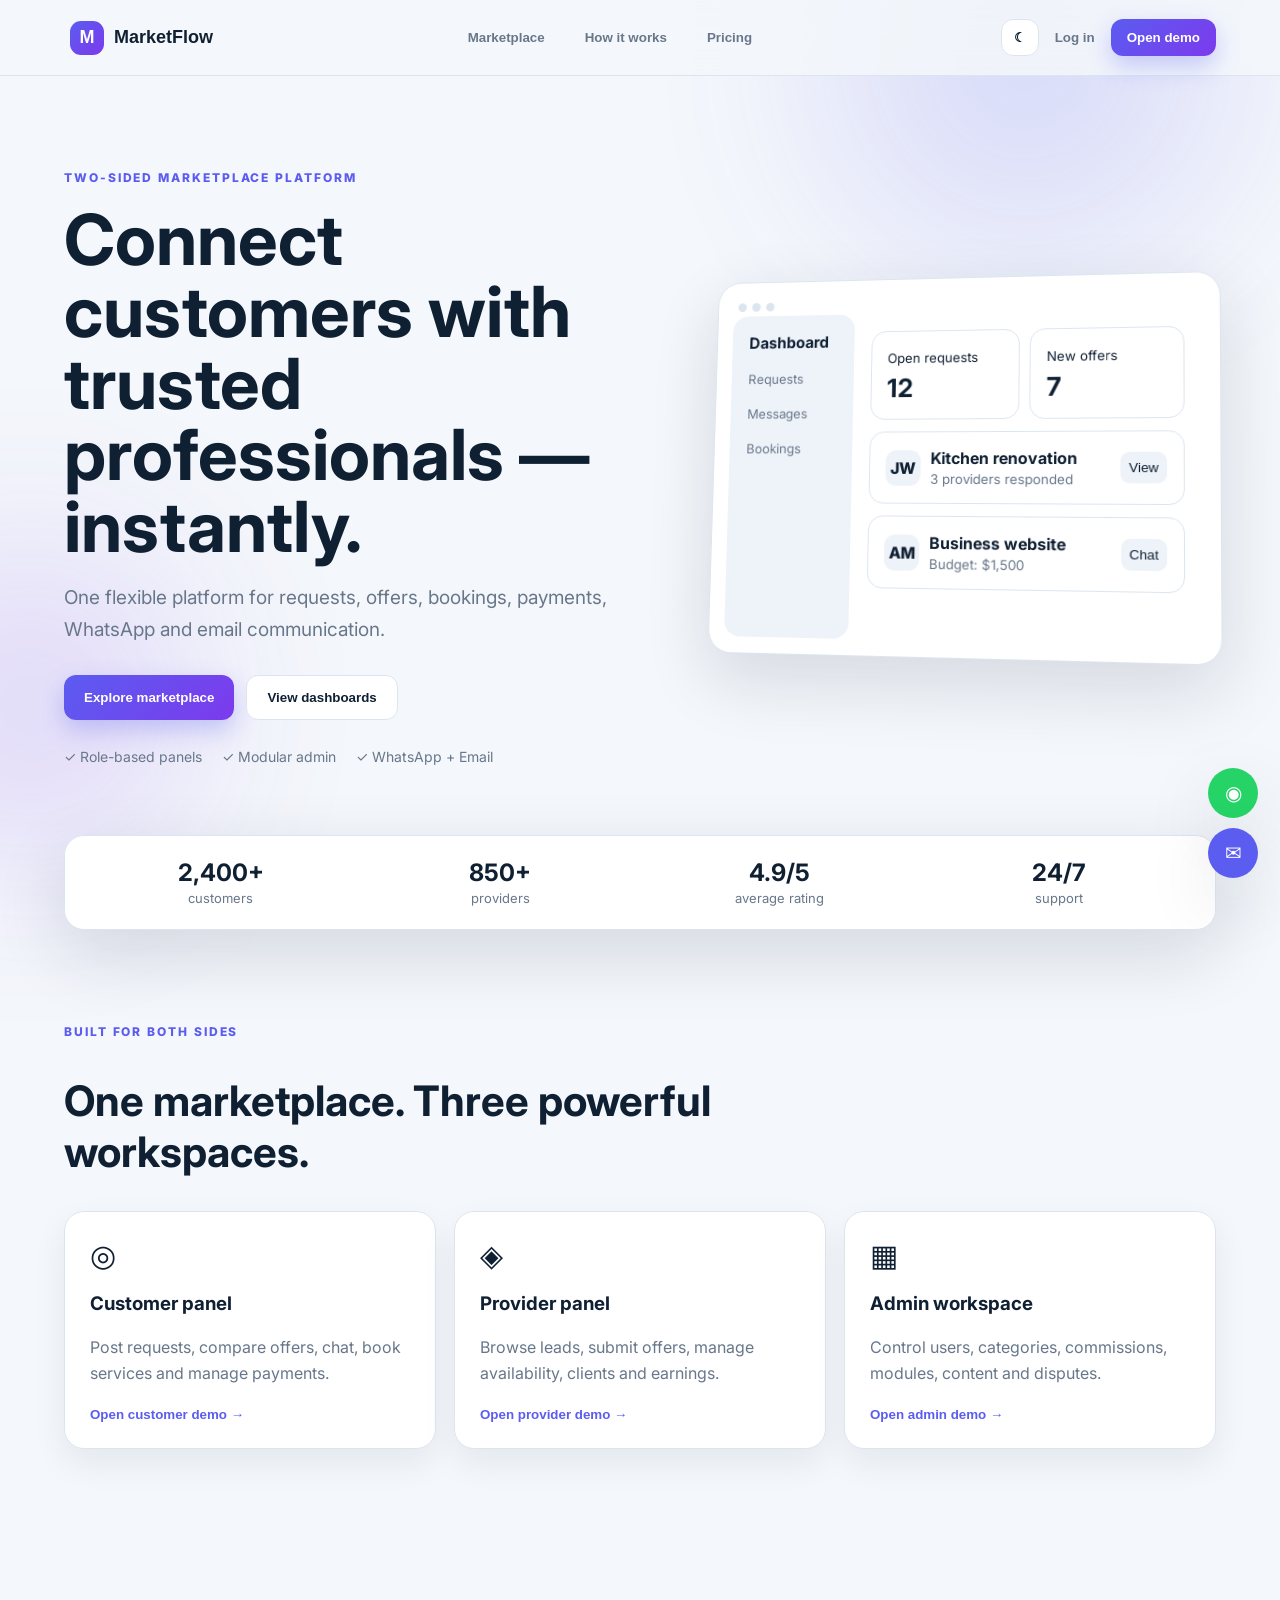
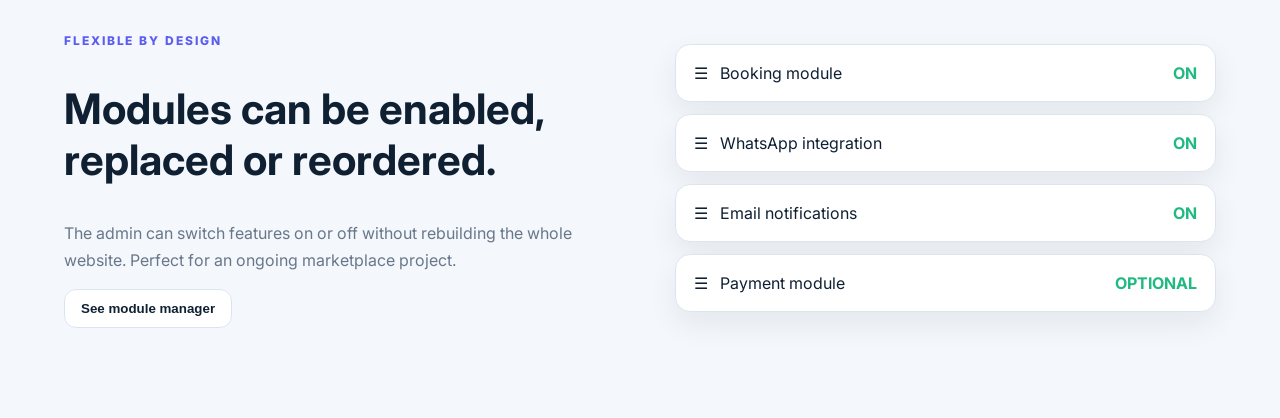
==== index.html @ a3ec6bba "Publish MarketFlow" ====
<!doctype html>
<html lang="en">
<head>
  <meta charset="utf-8" />
  <meta name="viewport" content="width=device-width, initial-scale=1" />
  <title>MarketFlow — Two-Sided Marketplace Demo</title>
  <link rel="preconnect" href="https://fonts.googleapis.com">
  <link rel="preconnect" href="https://fonts.gstatic.com" crossorigin>
  <link href="https://fonts.googleapis.com/css2?family=Inter:wght@400;500;600;700;800&display=swap" rel="stylesheet">
  <link rel="stylesheet" href="styles.css" />
</head>
<body>
  <div class="ambient a1"></div><div class="ambient a2"></div>
  <header class="topbar">
    <button class="brand" data-view="home"><span class="brand-mark">M</span><span>MarketFlow</span></button>
    <nav class="desktop-nav">
      <button data-view="marketplace">Marketplace</button>
      <button data-view="how">How it works</button>
      <button data-view="pricing">Pricing</button>
    </nav>
    <div class="top-actions">
      <button id="themeToggle" class="icon-btn" aria-label="Toggle theme">☾</button>
      <button class="ghost" data-action="login">Log in</button>
      <button class="primary" data-view="dashboard">Open demo</button>
    </div>
  </header>

  <main id="app"></main>

  <div class="contact-dock">
    <a href="https://wa.me/15551234567?text=Hi%20MarketFlow%2C%20I%20need%20help" target="_blank" class="dock-btn whatsapp" title="WhatsApp">◉</a>
    <a href="mailto:hello@marketflow.demo?subject=Marketplace%20Inquiry" class="dock-btn email" title="Email">✉</a>
  </div>

  <div id="modal" class="modal hidden" role="dialog" aria-modal="true">
    <div class="modal-card">
      <button class="modal-close" data-action="close-modal">×</button>
      <div id="modalContent"></div>
    </div>
  </div>

  <template id="homeTpl">
    <section class="hero shell">
      <div class="hero-copy">
        <span class="eyebrow">TWO-SIDED MARKETPLACE PLATFORM</span>
        <h1>Connect customers with trusted professionals — instantly.</h1>
        <p>One flexible platform for requests, offers, bookings, payments, WhatsApp and email communication.</p>
        <div class="hero-actions">
          <button class="primary large" data-view="marketplace">Explore marketplace</button>
          <button class="secondary large" data-view="dashboard">View dashboards</button>
        </div>
        <div class="proof-row">
          <span>✓ Role-based panels</span><span>✓ Modular admin</span><span>✓ WhatsApp + Email</span>
        </div>
      </div>
      <div class="hero-visual card-3d">
        <div class="mini-window">
          <div class="mini-top"><span></span><span></span><span></span></div>
          <div class="mini-grid">
            <aside><b>Dashboard</b><small>Requests</small><small>Messages</small><small>Bookings</small></aside>
            <div class="mini-main">
              <div class="metric-row"><div><small>Open requests</small><b>12</b></div><div><small>New offers</small><b>7</b></div></div>
              <div class="mini-card"><span class="avatar">JW</span><div><b>Kitchen renovation</b><small>3 providers responded</small></div><button>View</button></div>
              <div class="mini-card"><span class="avatar">AM</span><div><b>Business website</b><small>Budget: $1,500</small></div><button>Chat</button></div>
            </div>
          </div>
        </div>
      </div>
    </section>

    <section class="shell trust-strip">
      <div><b>2,400+</b><span>customers</span></div><div><b>850+</b><span>providers</span></div><div><b>4.9/5</b><span>average rating</span></div><div><b>24/7</b><span>support</span></div>
    </section>

    <section class="shell section">
      <div class="section-head"><span class="eyebrow">BUILT FOR BOTH SIDES</span><h2>One marketplace. Three powerful workspaces.</h2></div>
      <div class="role-grid">
        <article class="feature-card"><div class="icon">◎</div><h3>Customer panel</h3><p>Post requests, compare offers, chat, book services and manage payments.</p><button class="text-btn" data-role="customer" data-view="dashboard">Open customer demo →</button></article>
        <article class="feature-card"><div class="icon">◈</div><h3>Provider panel</h3><p>Browse leads, submit offers, manage availability, clients and earnings.</p><button class="text-btn" data-role="provider" data-view="dashboard">Open provider demo →</button></article>
        <article class="feature-card"><div class="icon">▦</div><h3>Admin workspace</h3><p>Control users, categories, commissions, modules, content and disputes.</p><button class="text-btn" data-role="admin" data-view="dashboard">Open admin demo →</button></article>
      </div>
    </section>

    <section class="shell section split-section">
      <div><span class="eyebrow">FLEXIBLE BY DESIGN</span><h2>Modules can be enabled, replaced or reordered.</h2><p>The admin can switch features on or off without rebuilding the whole website. Perfect for an ongoing marketplace project.</p><button class="secondary" data-role="admin" data-view="dashboard">See module manager</button></div>
      <div class="module-stack">
        <div draggable="true"><span>☰</span> Booking module <b>ON</b></div>
        <div draggable="true"><span>☰</span> WhatsApp integration <b>ON</b></div>
        <div draggable="true"><span>☰</span> Email notifications <b>ON</b></div>
        <div draggable="true"><span>☰</span> Payment module <b>OPTIONAL</b></div>
      </div>
    </section>
  </template>

  <template id="marketplaceTpl">
    <section class="page-hero shell"><span class="eyebrow">MARKETPLACE</span><h1>Find the right professional for any job.</h1><div class="searchbar"><input id="marketSearch" placeholder="Search services, e.g. web design"/><button class="primary" data-action="search-market">Search</button></div></section>
    <section class="shell market-layout">
      <aside class="filters panel">
        <h3>Filters</h3>
        <label>Category<select id="categoryFilter"><option>All categories</option><option>Web Development</option><option>Home Services</option><option>Marketing</option><option>Design</option></select></label>
        <label>Budget<select><option>Any budget</option><option>Under $500</option><option>$500–$2,000</option><option>$2,000+</option></select></label>
        <label class="check"><input type="checkbox"/> Verified providers only</label>
        <button class="secondary full" data-action="clear-filters">Clear filters</button>
      </aside>
      <div>
        <div class="market-head"><h2>Featured professionals</h2><span id="resultCount">6 results</span></div>
        <div id="providerGrid" class="provider-grid"></div>
      </div>
    </section>
  </template>

  <template id="dashboardTpl">
    <section class="dashboard-shell">
      <aside class="sidebar">
        <button class="brand side-brand" data-view="home"><span class="brand-mark">M</span><span>MarketFlow</span></button>
        <div class="role-switch">
          <button data-switch-role="customer">Customer</button><button data-switch-role="provider">Provider</button><button data-switch-role="admin">Admin</button>
        </div>
        <nav id="sideNav"></nav>
        <div class="side-support"><small>Need help?</small><b>Talk to support</b><div><a href="https://wa.me/15551234567" target="_blank">WhatsApp</a><a href="mailto:support@marketflow.demo">Email</a></div></div>
      </aside>
      <section class="dashboard-main">
        <div class="dash-top"><div><small id="roleLabel"></small><h1 id="dashTitle"></h1></div><div class="dash-actions"><button class="icon-btn">🔔</button><button class="avatar-btn">EL</button></div></div>
        <div id="dashContent"></div>
      </section>
    </section>
  </template>

  <template id="howTpl"><section class="page-hero shell"><span class="eyebrow">HOW IT WORKS</span><h1>A simple workflow for customers and providers.</h1></section><section class="shell steps"><article><span>01</span><h3>Post a request</h3><p>Customers describe what they need, their budget and preferred timing.</p></article><article><span>02</span><h3>Receive offers</h3><p>Qualified providers respond with price, timeline and a personal message.</p></article><article><span>03</span><h3>Chat and book</h3><p>Users communicate through the platform, WhatsApp or email and confirm the job.</p></article><article><span>04</span><h3>Complete and review</h3><p>Both sides manage delivery, payment and reviews from their own dashboard.</p></article></section></template>

  <template id="pricingTpl"><section class="page-hero shell"><span class="eyebrow">PRICING</span><h1>Flexible marketplace monetization.</h1></section><section class="shell pricing-grid"><article><h3>Starter</h3><h2>$0</h2><p>For testing the marketplace</p><ul><li>Basic profiles</li><li>Manual bookings</li><li>Email notifications</li></ul><button class="secondary full">Start free</button></article><article class="featured"><span class="pill">Most popular</span><h3>Growth</h3><h2>10%</h2><p>Commission per completed booking</p><ul><li>All user panels</li><li>WhatsApp integration</li><li>Admin modules</li><li>Analytics</li></ul><button class="primary full">Choose Growth</button></article><article><h3>Enterprise</h3><h2>Custom</h2><p>For larger marketplace businesses</p><ul><li>Custom modules</li><li>White label</li><li>Priority support</li></ul><button class="secondary full">Contact sales</button></article></section></template>

  <script src="app.js"></script>
</body>
</html>
---- styles.css ----
:root{--bg:#f4f7fb;--surface:#fff;--surface2:#eef3f9;--text:#102033;--muted:#68778a;--line:#dce5ef;--brand:#5b5cf0;--brand2:#7c3aed;--green:#20b982;--shadow:0 24px 70px rgba(20,38,65,.14)}
[data-theme="dark"]{--bg:#09111d;--surface:#101c2c;--surface2:#142338;--text:#f4f7fb;--muted:#9eacc0;--line:#26384e;--brand:#8b8cff;--brand2:#a970ff;--shadow:0 24px 70px rgba(0,0,0,.35)}
*{box-sizing:border-box}body{margin:0;font-family:Inter,sans-serif;background:var(--bg);color:var(--text);min-height:100vh;transition:.25s}.ambient{position:fixed;border-radius:999px;filter:blur(100px);opacity:.18;z-index:-1}.a1{width:380px;height:380px;background:var(--brand);top:-130px;right:5%}.a2{width:300px;height:300px;background:var(--brand2);bottom:5%;left:-120px}.topbar{height:76px;display:flex;align-items:center;justify-content:space-between;padding:0 5vw;border-bottom:1px solid var(--line);background:color-mix(in srgb,var(--bg) 86%,transparent);backdrop-filter:blur(18px);position:sticky;top:0;z-index:30}.brand{border:0;background:none;color:var(--text);font-weight:800;font-size:18px;display:flex;align-items:center;gap:10px;cursor:pointer}.brand-mark{width:34px;height:34px;border-radius:11px;display:grid;place-items:center;background:linear-gradient(135deg,var(--brand),var(--brand2));color:#fff}.desktop-nav{display:flex;gap:28px}.desktop-nav button,.ghost{border:0;background:none;color:var(--muted);font-weight:600;cursor:pointer}.top-actions{display:flex;align-items:center;gap:10px}.primary,.secondary,.icon-btn{border-radius:12px;padding:11px 16px;font-weight:700;cursor:pointer}.primary{border:0;background:linear-gradient(135deg,var(--brand),var(--brand2));color:white;box-shadow:0 10px 25px color-mix(in srgb,var(--brand) 30%,transparent)}.secondary{border:1px solid var(--line);background:var(--surface);color:var(--text)}.icon-btn{border:1px solid var(--line);background:var(--surface);color:var(--text);padding:10px 12px}.large{padding:14px 20px}.shell{width:min(1180px,90vw);margin:auto}.hero{padding:90px 0 70px;display:grid;grid-template-columns:1.05fr .95fr;align-items:center;gap:70px}.eyebrow{color:var(--brand);font-weight:800;font-size:12px;letter-spacing:.16em}.hero h1,.page-hero h1{font-size:clamp(42px,5.5vw,74px);line-height:1.02;margin:18px 0}.hero p{font-size:19px;color:var(--muted);line-height:1.7}.hero-actions{display:flex;gap:12px;margin:28px 0}.proof-row{display:flex;gap:20px;flex-wrap:wrap;color:var(--muted);font-size:14px}.card-3d{perspective:1200px}.mini-window{background:var(--surface);border:1px solid var(--line);border-radius:24px;padding:16px;box-shadow:var(--shadow);transform:rotateY(-9deg) rotateX(5deg);transition:.35s}.mini-window:hover{transform:rotateY(-2deg) rotateX(1deg) translateY(-6px)}.mini-top{display:flex;gap:6px;padding:5px}.mini-top span{width:9px;height:9px;border-radius:50%;background:var(--line)}.mini-grid{display:grid;grid-template-columns:130px 1fr;min-height:330px}.mini-grid aside{background:var(--surface2);border-radius:16px;padding:18px;display:flex;flex-direction:column;gap:20px}.mini-grid aside small{color:var(--muted)}.mini-main{padding:18px}.metric-row{display:grid;grid-template-columns:1fr 1fr;gap:10px}.metric-row div,.mini-card{padding:16px;border:1px solid var(--line);border-radius:15px}.metric-row b{display:block;font-size:26px;margin-top:6px}.mini-card{display:flex;align-items:center;gap:10px;margin-top:12px}.mini-card div{flex:1}.mini-card small{display:block;color:var(--muted);margin-top:3px}.mini-card button{border:0;background:var(--surface2);color:var(--text);border-radius:9px;padding:8px}.avatar{width:36px;height:36px;border-radius:11px;background:var(--surface2);display:grid;place-items:center;font-weight:800}.trust-strip{display:grid;grid-template-columns:repeat(4,1fr);gap:12px;padding:22px;background:var(--surface);border:1px solid var(--line);border-radius:20px;box-shadow:var(--shadow)}.trust-strip div{text-align:center}.trust-strip b{display:block;font-size:24px}.trust-strip span{color:var(--muted);font-size:13px}.section{padding:90px 0}.section-head{max-width:690px;margin-bottom:34px}.section h2,.page-hero h1{font-size:42px}.role-grid{display:grid;grid-template-columns:repeat(3,1fr);gap:18px}.feature-card,.panel,.pricing-grid article,.steps article{background:var(--surface);border:1px solid var(--line);border-radius:20px;padding:25px;box-shadow:0 14px 35px rgba(20,38,65,.07)}.feature-card .icon{font-size:30px}.feature-card p,.split-section p{color:var(--muted);line-height:1.65}.text-btn{border:0;background:none;color:var(--brand);font-weight:700;cursor:pointer;padding:0}.split-section{display:grid;grid-template-columns:1fr 1fr;gap:70px;align-items:center}.module-stack{display:grid;gap:12px}.module-stack div{background:var(--surface);border:1px solid var(--line);border-radius:15px;padding:18px;display:flex;gap:12px;box-shadow:0 12px 30px rgba(20,38,65,.07)}.module-stack div b{margin-left:auto;color:var(--green)}.page-hero{padding:70px 0 35px}.page-hero h1{max-width:850px}.searchbar{display:flex;max-width:700px;background:var(--surface);border:1px solid var(--line);padding:8px;border-radius:15px}.searchbar input{flex:1;border:0;background:transparent;padding:10px;color:var(--text);outline:0}.market-layout{display:grid;grid-template-columns:260px 1fr;gap:25px;padding-bottom:80px}.filters{height:max-content;display:grid;gap:18px}.filters label{display:grid;gap:8px;font-size:13px;font-weight:700}.filters select{padding:11px;border:1px solid var(--line);border-radius:10px;background:var(--surface2);color:var(--text)}.check{display:flex!important;align-items:center}.full{width:100%}.market-head{display:flex;justify-content:space-between;align-items:center}.market-head span{color:var(--muted)}.provider-grid{display:grid;grid-template-columns:repeat(2,1fr);gap:16px}.provider-card{background:var(--surface);border:1px solid var(--line);border-radius:18px;padding:20px;display:grid;gap:15px;transition:.25s}.provider-card:hover{transform:translateY(-4px);box-shadow:var(--shadow)}.provider-top{display:flex;gap:12px;align-items:center}.provider-avatar{width:52px;height:52px;border-radius:16px;background:linear-gradient(135deg,var(--brand),var(--brand2));color:#fff;display:grid;place-items:center;font-weight:800}.provider-card p,.provider-card small{color:var(--muted)}.tags{display:flex;gap:7px;flex-wrap:wrap}.tags span,.pill{background:var(--surface2);padding:6px 9px;border-radius:999px;font-size:12px}.card-actions{display:flex;gap:9px}.dashboard-shell{min-height:calc(100vh - 76px);display:grid;grid-template-columns:260px 1fr}.sidebar{background:var(--surface);border-right:1px solid var(--line);padding:24px;display:flex;flex-direction:column;gap:24px}.side-brand{margin-bottom:5px}.role-switch{display:grid;grid-template-columns:repeat(3,1fr);background:var(--surface2);padding:4px;border-radius:11px}.role-switch button{font-size:11px;border:0;background:transparent;color:var(--muted);padding:9px 4px;border-radius:8px;cursor:pointer}.role-switch button.active{background:var(--surface);color:var(--text);box-shadow:0 4px 10px rgba(0,0,0,.08)}#sideNav{display:grid;gap:6px}#sideNav button{border:0;background:none;color:var(--muted);padding:12px;text-align:left;border-radius:10px;cursor:pointer}#sideNav button.active,#sideNav button:hover{background:var(--surface2);color:var(--text)}.side-support{margin-top:auto;padding:15px;background:var(--surface2);border-radius:14px}.side-support small,.side-support b{display:block}.side-support div{display:flex;gap:10px;margin-top:12px}.side-support a{color:var(--brand);font-size:12px}.dashboard-main{padding:34px}.dash-top{display:flex;justify-content:space-between;align-items:center;margin-bottom:25px}.dash-top small{color:var(--muted)}.dash-top h1{margin:5px 0}.dash-actions{display:flex;gap:9px}.avatar-btn{width:42px;height:42px;border:0;border-radius:13px;background:linear-gradient(135deg,var(--brand),var(--brand2));color:#fff;font-weight:800}.stats{display:grid;grid-template-columns:repeat(4,1fr);gap:15px}.stat-card,.dash-card{background:var(--surface);border:1px solid var(--line);border-radius:17px;padding:20px}.stat-card small{color:var(--muted)}.stat-card b{display:block;font-size:27px;margin-top:9px}.dash-grid{display:grid;grid-template-columns:1.4fr .8fr;gap:18px;margin-top:18px}.table{width:100%;border-collapse:collapse}.table th,.table td{text-align:left;padding:13px;border-bottom:1px solid var(--line);font-size:13px}.status{padding:6px 9px;border-radius:999px;background:var(--surface2);font-size:11px}.module-manager{display:grid;gap:10px}.module-row{display:flex;align-items:center;gap:12px;border:1px solid var(--line);padding:14px;border-radius:12px}.module-row span:nth-child(2){flex:1}.toggle{width:44px;height:24px;border-radius:999px;background:var(--line);padding:3px;cursor:pointer}.toggle::after{content:"";display:block;width:18px;height:18px;border-radius:50%;background:white;transition:.2s}.toggle.on{background:var(--green)}.toggle.on::after{transform:translateX(20px)}.steps{display:grid;grid-template-columns:repeat(4,1fr);gap:16px;padding-bottom:80px}.steps span{font-size:34px;color:var(--brand);font-weight:800}.pricing-grid{display:grid;grid-template-columns:repeat(3,1fr);gap:18px;padding-bottom:80px}.pricing-grid article.featured{border-color:var(--brand);transform:translateY(-10px)}.pricing-grid ul{padding-left:18px;color:var(--muted);line-height:2}.contact-dock{position:fixed;right:22px;bottom:22px;display:grid;gap:10px;z-index:25}.dock-btn{width:50px;height:50px;border-radius:50%;display:grid;place-items:center;color:#fff;text-decoration:none;box-shadow:var(--shadow);font-size:20px}.whatsapp{background:#25D366}.email{background:var(--brand)}.modal{position:fixed;inset:0;background:rgba(0,0,0,.5);display:grid;place-items:center;padding:20px;z-index:50}.hidden{display:none}.modal-card{width:min(560px,94vw);background:var(--surface);border-radius:20px;padding:28px;position:relative}.modal-close{position:absolute;right:15px;top:12px;border:0;background:none;color:var(--text);font-size:26px}.form-grid{display:grid;gap:13px}.form-grid input,.form-grid textarea,.form-grid select{padding:13px;border:1px solid var(--line);border-radius:10px;background:var(--surface2);color:var(--text)}
@media(max-width:900px){.desktop-nav{display:none}.hero,.split-section,.market-layout,.dashboard-shell{grid-template-columns:1fr}.hero{padding-top:55px}.hero-visual{order:-1}.role-grid,.steps,.pricing-grid{grid-template-columns:1fr 1fr}.sidebar{display:none}.stats{grid-template-columns:1fr 1fr}.dash-grid{grid-template-columns:1fr}.provider-grid{grid-template-columns:1fr}}
@media(max-width:600px){.topbar{padding:0 4vw}.top-actions .ghost{display:none}.hero h1,.page-hero h1{font-size:40px}.hero-actions{flex-direction:column}.trust-strip{grid-template-columns:1fr 1fr}.role-grid,.steps,.pricing-grid,.stats{grid-template-columns:1fr}.dashboard-main{padding:20px}.section{padding:60px 0}.mini-grid{grid-template-columns:1fr}.mini-grid aside{display:none}}
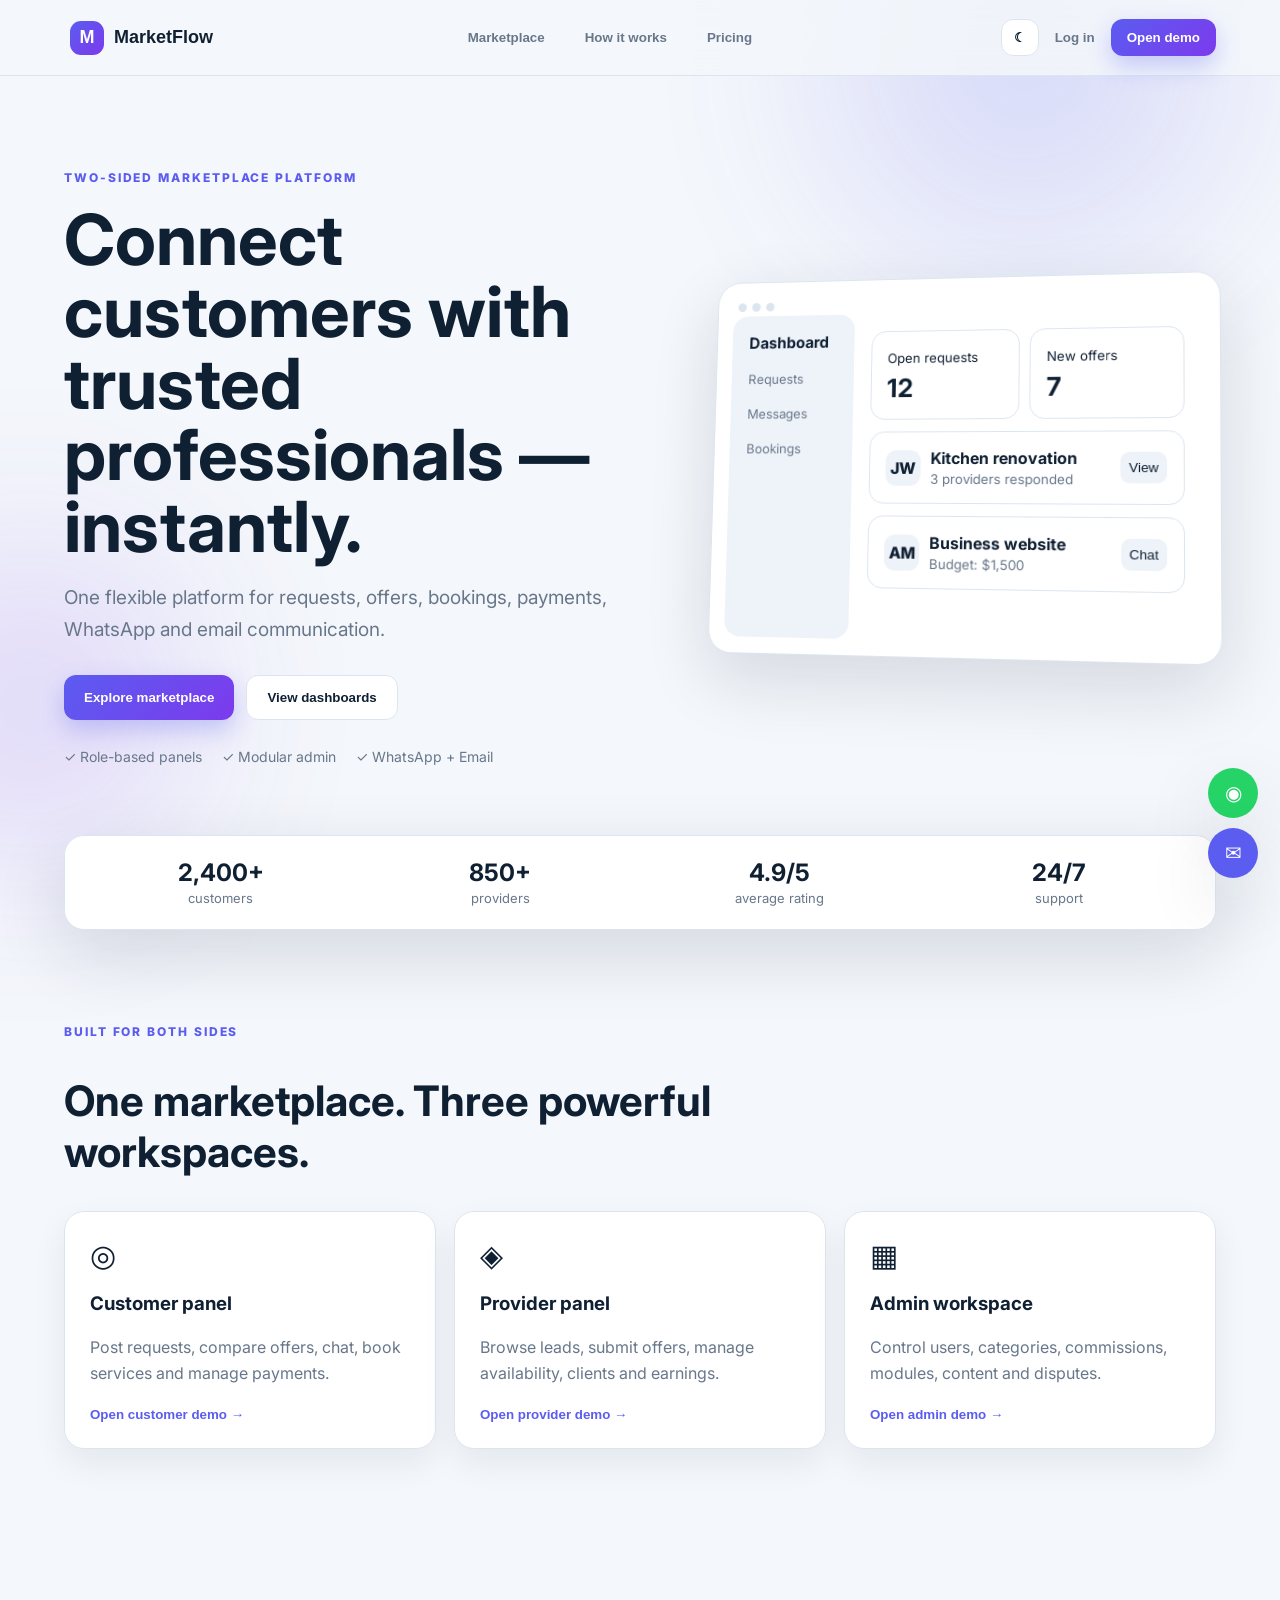
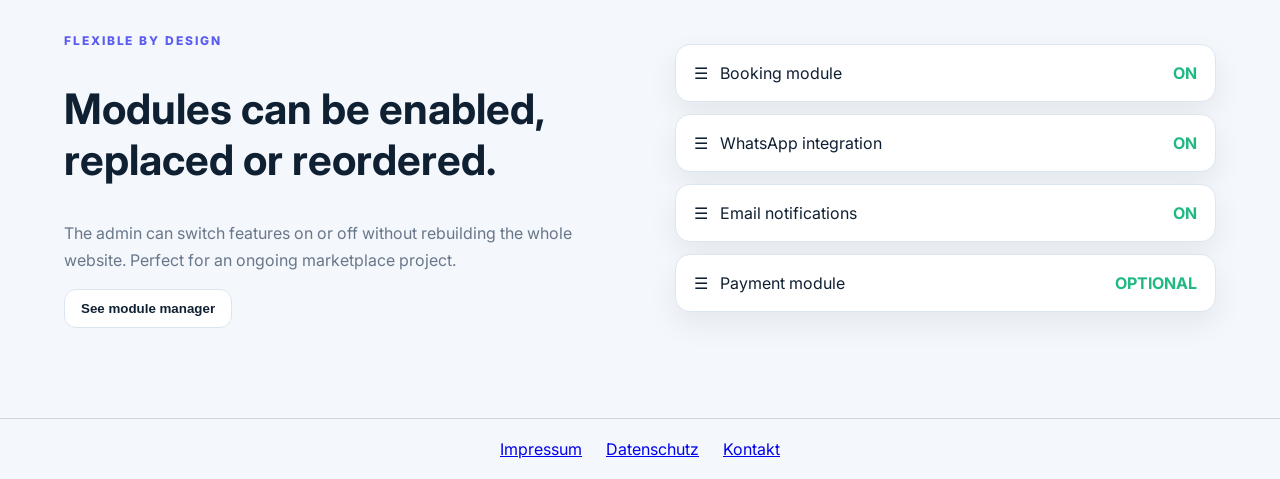
==== commit bdb1b296: "Add legal and privacy pages" ====
--- a/index.html
+++ b/index.html
@@ -130,6 +130,11 @@
 
   <template id="pricingTpl"><section class="page-hero shell"><span class="eyebrow">PRICING</span><h1>Flexible marketplace monetization.</h1></section><section class="shell pricing-grid"><article><h3>Starter</h3><h2>$0</h2><p>For testing the marketplace</p><ul><li>Basic profiles</li><li>Manual bookings</li><li>Email notifications</li></ul><button class="secondary full">Start free</button></article><article class="featured"><span class="pill">Most popular</span><h3>Growth</h3><h2>10%</h2><p>Commission per completed booking</p><ul><li>All user panels</li><li>WhatsApp integration</li><li>Admin modules</li><li>Analytics</li></ul><button class="primary full">Choose Growth</button></article><article><h3>Enterprise</h3><h2>Custom</h2><p>For larger marketplace businesses</p><ul><li>Custom modules</li><li>White label</li><li>Priority support</li></ul><button class="secondary full">Contact sales</button></article></section></template>
 
+  <footer style="padding:1.25rem;text-align:center;border-top:1px solid rgba(100,116,139,.25)">
+    <nav aria-label="Legal information" style="display:flex;justify-content:center;gap:1.5rem;flex-wrap:wrap">
+      <a href="impressum.html">Impressum</a><a href="datenschutz.html">Datenschutz</a><a href="mailto:el.ezzariba@gmail.com">Kontakt</a>
+    </nav>
+  </footer>
   <script src="app.js"></script>
 </body>
 </html>
